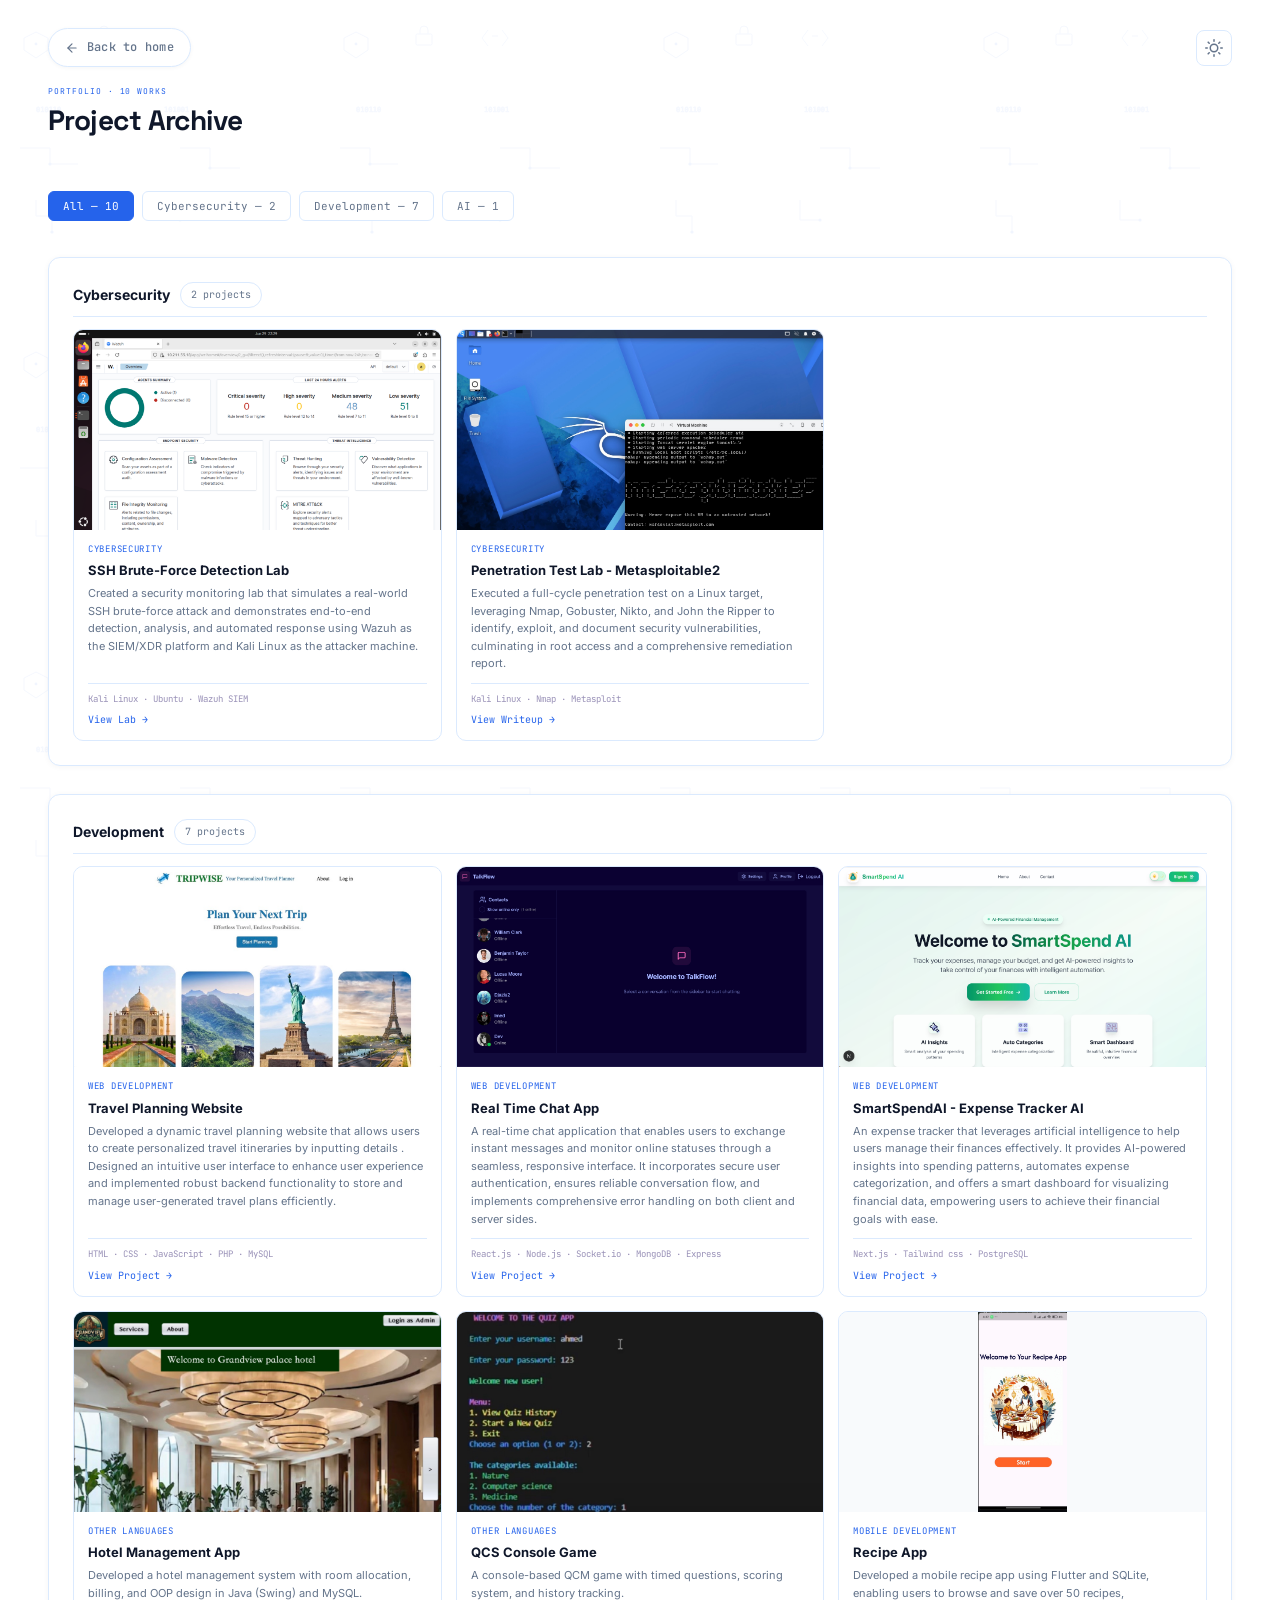
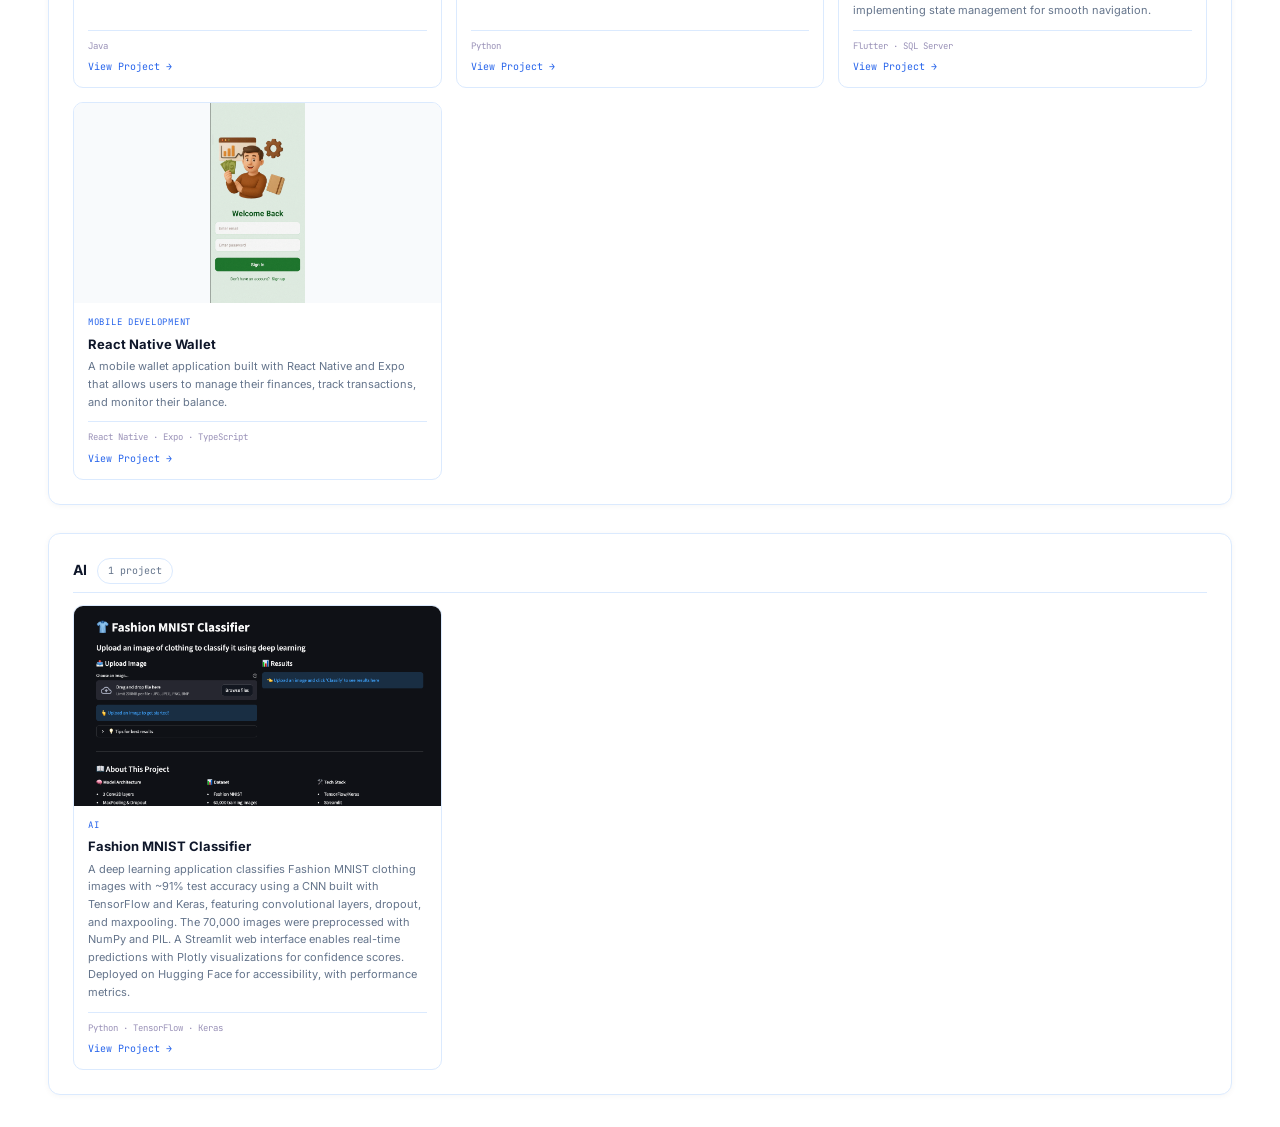
==== projects.html @ 9eb290c7 "first commit" ====
<!DOCTYPE html>
<html lang="en">
<head>
<meta charset="UTF-8">
<meta name="viewport" content="width=device-width, initial-scale=1.0">
<title>All Projects — Ghomari Djazia</title>
<link href="https://fonts.googleapis.com/css2?family=Inter:wght@400;500;600;700&family=JetBrains+Mono:wght@400;500&family=Space+Grotesk:wght@600;700&display=swap" rel="stylesheet">
<style>
*{margin:0;padding:0;box-sizing:border-box}
:root{
  --bg:#ffffff;
  --bg2:#eff6ff;
  --card:#ffffff;
  --border:#dbeafe;
  --border2:#bfdbfe;
  --text:#0f172a;
  --muted:#64748b;
  --muted2:#94a3b8;
  --accent:#2563eb;
  --accent2:#1d4ed8;
  --accent-light:#eff6ff;
  --nav-bg:rgba(255,255,255,0.82);}
[data-theme="dark"]{
  --bg:#0a0f1f;
  --bg2:#111b2f;
  --card:#12213a;
  --border:#1e3a5f;
  --border2:#244a78;
  --text:#dbeafe;
  --muted:#7ea0c8;
  --muted2:#a3c0e0;
  --accent:#3b82f6;
  --accent2:#1d4ed8;
  --accent-light:#132a4a;
  --nav-bg:rgba(10,15,31,0.95);}
[data-theme="dark"] .btn-ghost{background:var(--card);border-color:var(--border);color:var(--text)}
[data-theme="dark"] .btn-ghost:hover{background:rgba(37,99,235,0.10);border-color:var(--accent);color:var(--accent)}
[data-theme="dark"] .tag{background:#12213a;border-color:#1e3a5f;color:#a3c0e0}
[data-theme="dark"] .tag:hover{background:#132a4a;border-color:var(--accent);color:var(--accent)}
[data-theme="dark"] .btn-nav{background:var(--card);border-color:var(--border);color:var(--text)}
[data-theme="dark"] nav{background:#0a0f1f;border-color:#1e3a5f}
html{scroll-behavior:smooth;background:var(--bg);background-color:var(--bg);transition:background .3s;overscroll-behavior:none}
html[data-theme="dark"]{background:var(--bg);background-color:#0a0f1f}
body{font-family:'Inter',sans-serif;min-height:100vh;background:var(--bg);background-color:var(--bg);color:var(--text);line-height:1.6;transition:background .3s, color .3s;position:relative;isolation:isolate;overscroll-behavior:none}
body::before{
  content:"";position:fixed;inset:0;
  background-image:url("data:image/svg+xml,%3Csvg xmlns='http://www.w3.org/2000/svg' width='320' height='320' viewBox='0 0 320 320'%3E%3Cg fill='none' stroke='%232563eb' stroke-width='0.7' opacity='0.58'%3E%3Cpath d='M36 32 L48 38 L48 50 L36 58 L24 50 L24 38 Z'/%3E%3Ccircle cx='36' cy='44' r='1.4' fill='%232563eb' stroke='none'/%3E%3Crect x='96' y='34' width='16' height='11' rx='1.2'/%3E%3Cpath d='M100 34 V30 a4 4 0 0 1 8 0 v4'/%3E%3Cpath d='M168 30 L162 38 L168 46 M182 30 L188 38 L182 46 M172 36 H178'/%3E%3Ctext x='36' y='112' font-family='JetBrains Mono, monospace' font-size='7' fill='%232563eb' opacity='0.75'%3E010110%3C/text%3E%3Ctext x='164' y='112' font-family='JetBrains Mono, monospace' font-size='7' fill='%232563eb' opacity='0.75'%3E101001%3C/text%3E%3Cpath d='M20 148 H50 V164 H78'/%3E%3Ccircle cx='50' cy='164' r='1.6' fill='%232563eb' stroke='none'/%3E%3Cpath d='M180 148 H210 V168 H240'/%3E%3Ccircle cx='210' cy='168' r='1.6' fill='%232563eb' stroke='none'/%3E%3Cpath d='M36 200 L36 216 L52 216 L52 232'/%3E%3Ccircle cx='52' cy='232' r='1.6' fill='%232563eb' stroke='none'/%3E%3Cpath d='M160 200 L160 220 L180 220'/%3E%3Ccircle cx='180' cy='220' r='1.6' fill='%232563eb' stroke='none'/%3E%3C/g%3E%3C/svg%3E");
  background-repeat:repeat;background-size:320px 320px;opacity:0.11;pointer-events:none;z-index:-1;
}


[data-theme="dark"] body::before{opacity:0.18}
@media (prefers-color-scheme: dark){
  html:not([data-theme="light"]){background:#0a0f1f;background-color:#0a0f1f}
  html:not([data-theme="light"]) body{background:#0a0f1f;background-color:#0a0f1f}
}
a{color:inherit;text-decoration:none}
.mono{font-family:'JetBrains Mono',monospace}
/* NAV — glassy, centered, theme-aware */
nav{
  position:sticky;top:0;z-index:50;
  background:var(--nav-bg);
  backdrop-filter:blur(24px) saturate(1.6);
  -webkit-backdrop-filter:blur(24px) saturate(1.6);
  border-bottom:1px solid var(--border);
  display:flex;align-items:center;justify-content:space-between;
  padding:14px 48px;
  width:100%;
  transition:padding .3s, background .3s, box-shadow .3s, border-color .3s;
}
nav.scrolled{padding:10px 48px;box-shadow:0 8px 28px rgba(37,99,235,0.10);}
.theme-toggle{width:36px;height:36px;border-radius:8px;border:1px solid var(--border);background:var(--card);color:var(--muted);display:grid;place-items:center;cursor:pointer;transition:all .2s;position:relative;overflow:hidden;flex-shrink:0}
.theme-toggle:hover{border-color:var(--accent);color:var(--accent);transform:translateY(-1px)}
.theme-toggle .theme-icon{position:absolute;transition:opacity .3s, transform .3s}
.theme-toggle .sun-icon{opacity:1;transform:rotate(0deg) scale(1)}
.theme-toggle .moon-icon{opacity:0;transform:rotate(-90deg) scale(0.5)}
[data-theme="dark"] .theme-toggle .sun-icon{opacity:0;transform:rotate(90deg) scale(0.5)}
[data-theme="dark"] .theme-toggle .moon-icon{opacity:1;transform:rotate(0deg) scale(1)}
.nav-logo{font-family:'Inter',sans-serif;font-size:9px;font-weight:700;letter-spacing:0.14em;color:var(--text);display:flex;align-items:center;gap:7px;text-transform:uppercase}
.nav-logo i{width:7px;height:7px;background:var(--accent);border-radius:1px;display:block}
.nav-logo i{width:10px;height:10px;background:var(--accent);border-radius:2px;display:block;animation:logoPulse 2.2s ease-in-out infinite}
@keyframes logoPulse{0%,100%{box-shadow:0 0 0 0 rgba(37,99,235,0.25)}50%{box-shadow:0 0 0 6px rgba(37,99,235,0)}}
.nav-links{display:flex;gap:18px;list-style:none;font-size:10.5px;font-weight:500;color:var(--muted);align-items:center}
.nav-links li{animation:fadeUp .6s ease both}
.nav-links li:nth-child(1){animation-delay:.05s}.nav-links li:nth-child(2){animation-delay:.1s}.nav-links li:nth-child(3){animation-delay:.15s}.nav-links li:nth-child(4){animation-delay:.2s}.nav-links li:nth-child(5){animation-delay:.25s}.nav-links li:nth-child(6){animation-delay:.3s}
.nav-links a{position:relative;padding:2px 0;transition:color .2s}
.nav-links a::after{content:"";position:absolute;left:0;bottom:-2px;width:0;height:1px;background:var(--accent);transition:width .3s cubic-bezier(.16,1,.3,1)}
.nav-links a:hover{color:var(--accent)}
.nav-links a:hover::after,.nav-links a.active::after{width:100%}
.nav-links a.active{color:var(--accent)}
.btn-nav{font-family:'JetBrains Mono',monospace;font-size:9px;font-weight:500;letter-spacing:0.02em;padding:6px 10px;border:1px solid var(--border2);background:var(--card);color:var(--text);border-radius:6px;display:inline-flex;gap:5px}
.btn-nav:hover{background:#1d4ed8;border-color:#1d4ed8;transform:translateY(-1px);box-shadow:0 6px 18px rgba(37,99,235,0.3)}
.nav-logo{font-family:'Inter',sans-serif;font-size:9px;font-weight:700;letter-spacing:0.14em;color:var(--text);display:flex;align-items:center;gap:7px;text-transform:uppercase}
.nav-logo i{width:7px;height:7px;background:var(--accent);border-radius:1px;display:block}
.nav-logo span{width:8px;height:8px;background:var(--accent);border-radius:2px;display:inline-block}
.back-btn{display:inline-flex;align-items:center;gap:8px;font-family:'JetBrains Mono',monospace;font-size:12px;font-weight:500;letter-spacing:0.02em;padding:9px 16px;border:1px solid var(--border);background:var(--card);color:var(--muted);border-radius:999px;transition:all .2s;box-shadow:0 1px 4px rgba(0,0,0,0.04)}
.back-btn:hover{border-color:var(--accent);color:var(--accent);background:var(--accent-light);transform:translateY(-1px);box-shadow:0 6px 16px rgba(37,99,235,0.12)}
.back-btn svg{width:14px;height:14px;transition:transform .2s;flex-shrink:0}
.back-btn:hover svg{transform:translateX(-3px)}
[data-theme="dark"] .back-btn{border-color:var(--border);color:var(--muted)}
[data-theme="dark"] .back-btn:hover{border-color:var(--accent);color:var(--accent);background:rgba(37,99,235,0.14)}
.hero-top{display:flex;align-items:center;justify-content:space-between;gap:12px;margin-bottom:18px}

.hero{max-width:none;width:100%;padding:28px 48px 32px}
.hero h1{font-family:'Space Grotesk',sans-serif;font-size:28px;font-weight:700;letter-spacing:-0.02em}
.hero p{font-size:13px;color:var(--muted);max-width:640px;margin-top:8px;line-height:1.6}
.filter-bar{max-width:none;width:100%;padding:16px 48px;display:flex;gap:8px;flex-wrap:wrap;position:static;background:transparent;border:none}
.filter-btn{font-family:'JetBrains Mono',monospace;font-size:11px;padding:7px 14px;border:1px solid var(--border);background:var(--card);color:var(--muted);border-radius:6px;cursor:pointer;transition:all .2s}
.filter-btn.active,.filter-btn:hover{background:var(--accent);border-color:var(--accent);color:#fff}
.wrap{max-width:none;width:100%;padding:20px 48px 32px;display:flex;flex-direction:column;align-items:stretch}
.category{margin-top:28px;width:100%;box-sizing:border-box;background:var(--card);border:1px solid var(--border);border-radius:12px;padding:24px;box-shadow:0 1px 6px rgba(0,0,0,0.04);transition:background .3s, border-color .3s}
.category:first-child{margin-top:0}
.cat-head{display:flex;gap:10px;align-items:center;margin-bottom:12px;border-bottom:1px solid var(--border);padding-bottom:8px}
.cat-title{font-size:14px;font-weight:700}
.cat-count{font-family:'JetBrains Mono',monospace;font-size:10px;color:var(--muted);background:var(--card);border:1px solid var(--border);padding:4px 10px;border-radius:999px}
.projects-grid{display:grid;grid-template-columns:repeat(3,1fr);gap:14px}
.proj-card{background:var(--card);border:1px solid var(--border);border-radius:10px;overflow:hidden;display:flex;flex-direction:column;transition:all .2s}
.proj-card:hover{border-color:#e2dff5;transform:translateY(-2px);box-shadow:0 8px 24px rgba(37,99,235,0.08)}
.proj-head{height:200px;background:linear-gradient(135deg,#2563eb 0%,#60a5fa 100%);display:grid;place-items:center;position:relative;overflow:hidden;flex-shrink:0}
.proj-head img{width:100%;height:100%;object-fit:cover;display:block;transition:transform .4s}
.proj-card:hover .proj-head img{transform:scale(1.04)}
/* Mobile images — show full height inside same 200px container, no crop */
.proj-head.proj-head--contain{height:200px;max-height:200px;background:#f8fafc;padding:0;overflow:hidden;display:flex;align-items:center;justify-content:center}
.proj-head.proj-head--contain img{width:auto;height:100%;max-width:100%;max-height:100%;object-fit:contain;object-position:center;display:block}
[data-theme="dark"] .proj-head.proj-head--contain{background:var(--card);border-bottom:1px solid var(--border)}
.proj-icon{width:28px;height:28px;background:rgba(255,255,255,0.2);border:1px solid rgba(255,255,255,0.3);color:#fff;border-radius:7px;display:grid;place-items:center;font-size:13px}
.proj-body{padding:12px 14px;display:flex;flex-direction:column;gap:6px;flex:1}
.proj-cat{font-family:'JetBrains Mono',monospace;font-size:9px;letter-spacing:0.08em;color:var(--accent);text-transform:uppercase}
.proj-title{font-size:13px;font-weight:700;line-height:1.3}
.proj-desc{font-size:11px;color:var(--muted);line-height:1.6;flex:1}
.proj-stack{font-family:'JetBrains Mono',monospace;font-size:9px;color:#9a92b8;border-top:1px solid var(--border);padding-top:8px;margin-top:4px}
.proj-link{font-family:'JetBrains Mono',monospace;font-size:10px;color:var(--accent)}
.hidden{display:none !important}

/* footer social — blue in light mode */
.footer-social{display:flex;gap:8px;align-items:center}
.footer-social a{
  width:28px;height:28px;border-radius:6px;
  background:var(--accent);color:#fff;
  display:grid;place-items:center;font-size:11px;
  border:1px solid var(--accent);transition:all .2s;
}
.footer-social a:hover{background:var(--accent2);border-color:var(--accent2);transform:translateY(-1px);box-shadow:0 4px 12px rgba(37,99,235,0.22)}
[data-theme="dark"] .footer-social a{background:#1e3a5f;border-color:#244a78;color:#dbeafe}
[data-theme="dark"] .footer-social a:hover{background:var(--accent);border-color:var(--accent);color:#fff}

footer{max-width:none;width:100%;padding:16px 48px;background:#050510;color:#6a658a;font-family:'JetBrains Mono',monospace;font-size:9px;display:flex;justify-content:space-between;border:none}
@media(max-width:900px){
  .hero{padding:32px 20px 20px}
  .filter-bar{padding:12px 20px;gap:6px}
  .wrap{padding:16px 20px 24px}
  .category{padding:16px}
  .projects-grid{grid-template-columns:1fr 1fr}
  footer{padding:14px 20px}
}
@media(max-width:600px){
  .hero{padding:24px 16px 16px}
  .hero h1{font-size:24px}
  .hero p{font-size:12px}
  .filter-bar{padding:10px 16px;gap:6px}
  .filter-btn{font-size:10px;padding:6px 10px}
  .wrap{padding:12px 16px 20px}
  .category{padding:14px;margin-top:16px}
  .cat-head{flex-wrap:wrap;gap:8px}
  .projects-grid{grid-template-columns:1fr}
  .proj-head{height:180px}
  .proj-head.proj-head--contain{height:180px;max-height:180px}
  .proj-desc{font-size:11px}
  footer{flex-direction:column;gap:8px;text-align:center;padding:12px 16px}
}
@media(max-width:380px){
  .hero h1{font-size:20px}
  .filter-bar{gap:4px}
}
</style>
</head>
<body>
<div class="hero">
  <div class="hero-top">
    <a href="index.html" class="back-btn" aria-label="Back to home"><svg viewBox="0 0 24 24" fill="none" stroke="currentColor" stroke-width="2" stroke-linecap="round" stroke-linejoin="round"><path d="M19 12H5"/><path d="M12 19l-7-7 7-7"/></svg> Back to home</a>
    <button class="theme-toggle" id="themeToggle" aria-label="Toggle theme">
      <svg class="theme-icon sun-icon" width="18" height="18" viewBox="0 0 24 24" fill="none" stroke="currentColor" stroke-width="2" stroke-linecap="round" stroke-linejoin="round"><circle cx="12" cy="12" r="5"></circle><line x1="12" y1="1" x2="12" y2="3"></line><line x1="12" y1="21" x2="12" y2="23"></line><line x1="4.22" y1="4.22" x2="5.64" y2="5.64"></line><line x1="18.36" y1="18.36" x2="19.78" y2="19.78"></line><line x1="1" y1="12" x2="3" y2="12"></line><line x1="21" y1="12" x2="23" y2="12"></line><line x1="4.22" y1="19.78" x2="5.64" y2="18.36"></line><line x1="18.36" y1="5.64" x2="19.78" y2="4.22"></line></svg>
      <svg class="theme-icon moon-icon" width="18" height="18" viewBox="0 0 24 24" fill="none" stroke="currentColor" stroke-width="2" stroke-linecap="round" stroke-linejoin="round"><path d="M21 12.79A9 9 0 1 1 11.21 3 7 7 0 0 0 21 12.79z"></path></svg>
    </button>
  </div>
  <div class="mono" style="font-size:8px;letter-spacing:0.12em;color:var(--accent);text-transform:uppercase">PORTFOLIO · 10 WORKS</div>
  <h1>Project Archive</h1>
  
</div>
<div class="filter-bar" id="filterBar">
  <button class="filter-btn active" data-filter="all">All — 10</button>
  <button class="filter-btn" data-filter="cybersecurity">Cybersecurity — 2</button>
  <button class="filter-btn" data-filter="development">Development — 7</button>
  
  <button class="filter-btn" data-filter="ai">AI — 1</button>
</div>
<div class="wrap">
  <div class="category" data-cat="cybersecurity"><div class="cat-head"><div class="cat-title">Cybersecurity</div><span class="cat-count">2 projects</span></div><div class="projects-grid">
    <div class="proj-card" data-cat="cybersecurity"><div class="proj-head"><img src="ssh.png" alt="SSH Brute-Force Detection Lab" loading="lazy"></div><div class="proj-body"><div class="proj-cat">Cybersecurity</div><div class="proj-title">SSH Brute-Force Detection Lab</div><div class="proj-desc">Created a security monitoring lab that simulates a real-world SSH brute-force attack and demonstrates end-to-end detection, analysis, and automated response using Wazuh as the SIEM/XDR platform and Kali Linux as the attacker machine.</div><div class="proj-stack">Kali Linux · Ubuntu · Wazuh SIEM</div><a class="proj-link" href="https://github.com/DjazzGh/ssh-brute-force-detection-lab-wazuh">View Lab →</a></div></div>
    <div class="proj-card" data-cat="cybersecurity"><div class="proj-head"><img src="Pentest.jpeg" alt="Penetration Test Lab - Metasploitable2" loading="lazy"></div><div class="proj-body"><div class="proj-cat">Cybersecurity</div><div class="proj-title">Penetration Test Lab - Metasploitable2</div><div class="proj-desc">Executed a full-cycle penetration test on a Linux target, leveraging Nmap, Gobuster, Nikto, and John the Ripper to identify, exploit, and document security vulnerabilities, culminating in root access and a comprehensive remediation report.</div><div class="proj-stack">Kali Linux · Nmap · Metasploit</div><a class="proj-link" href="https://github.com/DjazzGh/Pentesting">View Writeup →</a></div></div>
  </div></div>
  
  <div class="category" data-cat="development">
    <div class="cat-head"><div class="cat-title">Development</div><span class="cat-count">7 projects</span></div>
    <div class="projects-grid">

    <div class="proj-card" data-cat="development"><div class="proj-head"><img src="Travel_website.jpeg" alt="Travel planning website" loading="lazy"></div><div class="proj-body"><div class="proj-cat">Web Development</div><div class="proj-title">Travel Planning Website</div><div class="proj-desc">Developed a dynamic travel planning website that allows users to create personalized travel itineraries by inputting details . Designed an intuitive user interface to enhance user experience and implemented robust backend functionality to store and manage user-generated travel plans efficiently.</div><div class="proj-stack">HTML · CSS · JavaScript · PHP · MySQL</div><a class="proj-link" href="https://github.com/DjazzGh/Travel-planning-website">View Project →</a></div></div>
    <div class="proj-card" data-cat="development"><div class="proj-head"><img src="TalkFlow.jpeg" alt="Real Time Chat App" loading="lazy"></div><div class="proj-body"><div class="proj-cat">Web Development</div><div class="proj-title">Real Time Chat App</div><div class="proj-desc">A real-time chat application that enables users to exchange instant messages and monitor online statuses through a seamless, responsive interface. It incorporates secure user authentication, ensures reliable conversation flow, and implements comprehensive error handling on both client and server sides.</div><div class="proj-stack">React.js · Node.js · Socket.io · MongoDB · Express</div><a class="proj-link" href="https://github.com/DjazzGh/Real-time-chat-app">View Project →</a></div></div>
    <div class="proj-card" data-cat="development"><div class="proj-head"><img src="SmartSpendAI.png" alt="SmartSpendAI - Expense Tracker AI" loading="lazy"></div><div class="proj-body"><div class="proj-cat">Web Development</div><div class="proj-title">SmartSpendAI - Expense Tracker AI</div><div class="proj-desc">An expense tracker that leverages artificial intelligence to help users manage their finances effectively. It provides AI-powered insights into spending patterns, automates expense categorization, and offers a smart dashboard for visualizing financial data, empowering users to achieve their financial goals with ease.</div><div class="proj-stack">Next.js · Tailwind css · PostgreSQL</div><a class="proj-link" href="https://github.com/DjazzGh/AI_Expense_Tracker_Website">View Project →</a></div></div>
    <div class="proj-card" data-cat="development"><div class="proj-head"><img src="hotel.jpeg" alt="SmartSpendAI - Expense Tracker AI" loading="lazy"></div><div class="proj-body"><div class="proj-cat">Other Languages</div><div class="proj-title">Hotel Management App</div><div class="proj-desc">Developed a hotel management system with room allocation, billing, and OOP design in Java (Swing) and MySQL.</div><div class="proj-stack">Java</div><a class="proj-link" href="https://github.com/DjazzGh/Hotel_Management_App">View Project →</a></div></div>
    <div class="proj-card" data-cat="development"><div class="proj-head"><img src="QCS_Python.jpeg" alt="QCS Console Game" loading="lazy"></div><div class="proj-body"><div class="proj-cat">Other Languages</div><div class="proj-title">QCS Console Game</div><div class="proj-desc">A console-based QCM game with timed questions, scoring system, and history tracking.</div><div class="proj-stack">Python</div><a class="proj-link" href="https://github.com/DjazzGh/Python-QCM-Game">View Project →</a></div></div>
    <div class="proj-card" data-cat="development"><div class="proj-head proj-head--contain"><img src="recipe.jpeg" alt="Recipe App" loading="lazy"></div><div class="proj-body"><div class="proj-cat">Mobile Development</div><div class="proj-title">Recipe App</div><div class="proj-desc">Developed a mobile recipe app using Flutter and SQLite, enabling users to browse and save over 50 recipes, implementing state management for smooth navigation.</div><div class="proj-stack">Flutter · SQL Server</div><a class="proj-link" href="https://github.com/DjazzGh/RecipeApp_Flutter">View Project →</a></div></div>
    <div class="proj-card" data-cat="development"><div class="proj-head proj-head--contain"><img src="Wallet.png" alt="React Native Wallet" loading="lazy"></div><div class="proj-body"><div class="proj-cat">Mobile Development</div><div class="proj-title">React Native Wallet</div><div class="proj-desc">A mobile wallet application built with React Native and Expo that allows users to manage their finances, track transactions, and monitor their balance.</div><div class="proj-stack">React Native · Expo · TypeScript</div><a class="proj-link" href="https://github.com/DjazzGh/React-Native-Wallet-mobile-frontend?tab=readme-ov-file">View Project →</a></div></div>

    </div>
  </div>
<div class="category" data-cat="ai"><div class="cat-head"><div class="cat-title">AI</div><span class="cat-count">1 project</span></div><div class="projects-grid">
    <div class="proj-card" data-cat="ai"><div class="proj-head"><img src="Fashion_MNIST.png" alt="Fashion MNIST Classifier" loading="lazy"></div><div class="proj-body"><div class="proj-cat">AI</div><div class="proj-title">Fashion MNIST Classifier</div><div class="proj-desc">A deep learning application classifies Fashion MNIST clothing images with ~91% test accuracy using a CNN built with TensorFlow and Keras, featuring convolutional layers, dropout, and maxpooling. The 70,000 images were preprocessed with NumPy and PIL. A Streamlit web interface enables real-time predictions with Plotly visualizations for confidence scores. Deployed on Hugging Face for accessibility, with performance metrics.</div><div class="proj-stack">Python · TensorFlow · Keras</div><a class="proj-link" href="https://github.com/DjazzGh/Fashion-MNIST-Classifier">View Project →</a></div></div>
  </div></div>
</div>

<script>
const themeToggle = document.getElementById('themeToggle');
function applyTheme(t){document.documentElement.setAttribute('data-theme',t);try{localStorage.setItem('theme',t);}catch(e){}}
const savedTheme = (function(){try{return localStorage.getItem('theme');}catch(e){return null;}})() || (window.matchMedia('(prefers-color-scheme: dark)').matches ? 'dark' : 'light');
applyTheme(savedTheme);
if(themeToggle){themeToggle.addEventListener('click',()=>{const cur=document.documentElement.getAttribute('data-theme');applyTheme(cur==='dark'?'light':'dark');});}

const nav=document.querySelector('nav');if(nav){window.addEventListener('scroll',()=>{nav.classList.toggle('scrolled', window.scrollY>16)},{passive:true});}
const btns=[...document.querySelectorAll('.filter-btn')];
const cats=[...document.querySelectorAll('.category')];
btns.forEach(b=>b.addEventListener('click',()=>{
  btns.forEach(x=>x.classList.remove('active'));
  b.classList.add('active');
  const f=b.dataset.filter;
  cats.forEach(c=>{c.classList.toggle('hidden', f!=='all' && c.dataset.cat!==f)});
}));

</script>

</body>
</html>
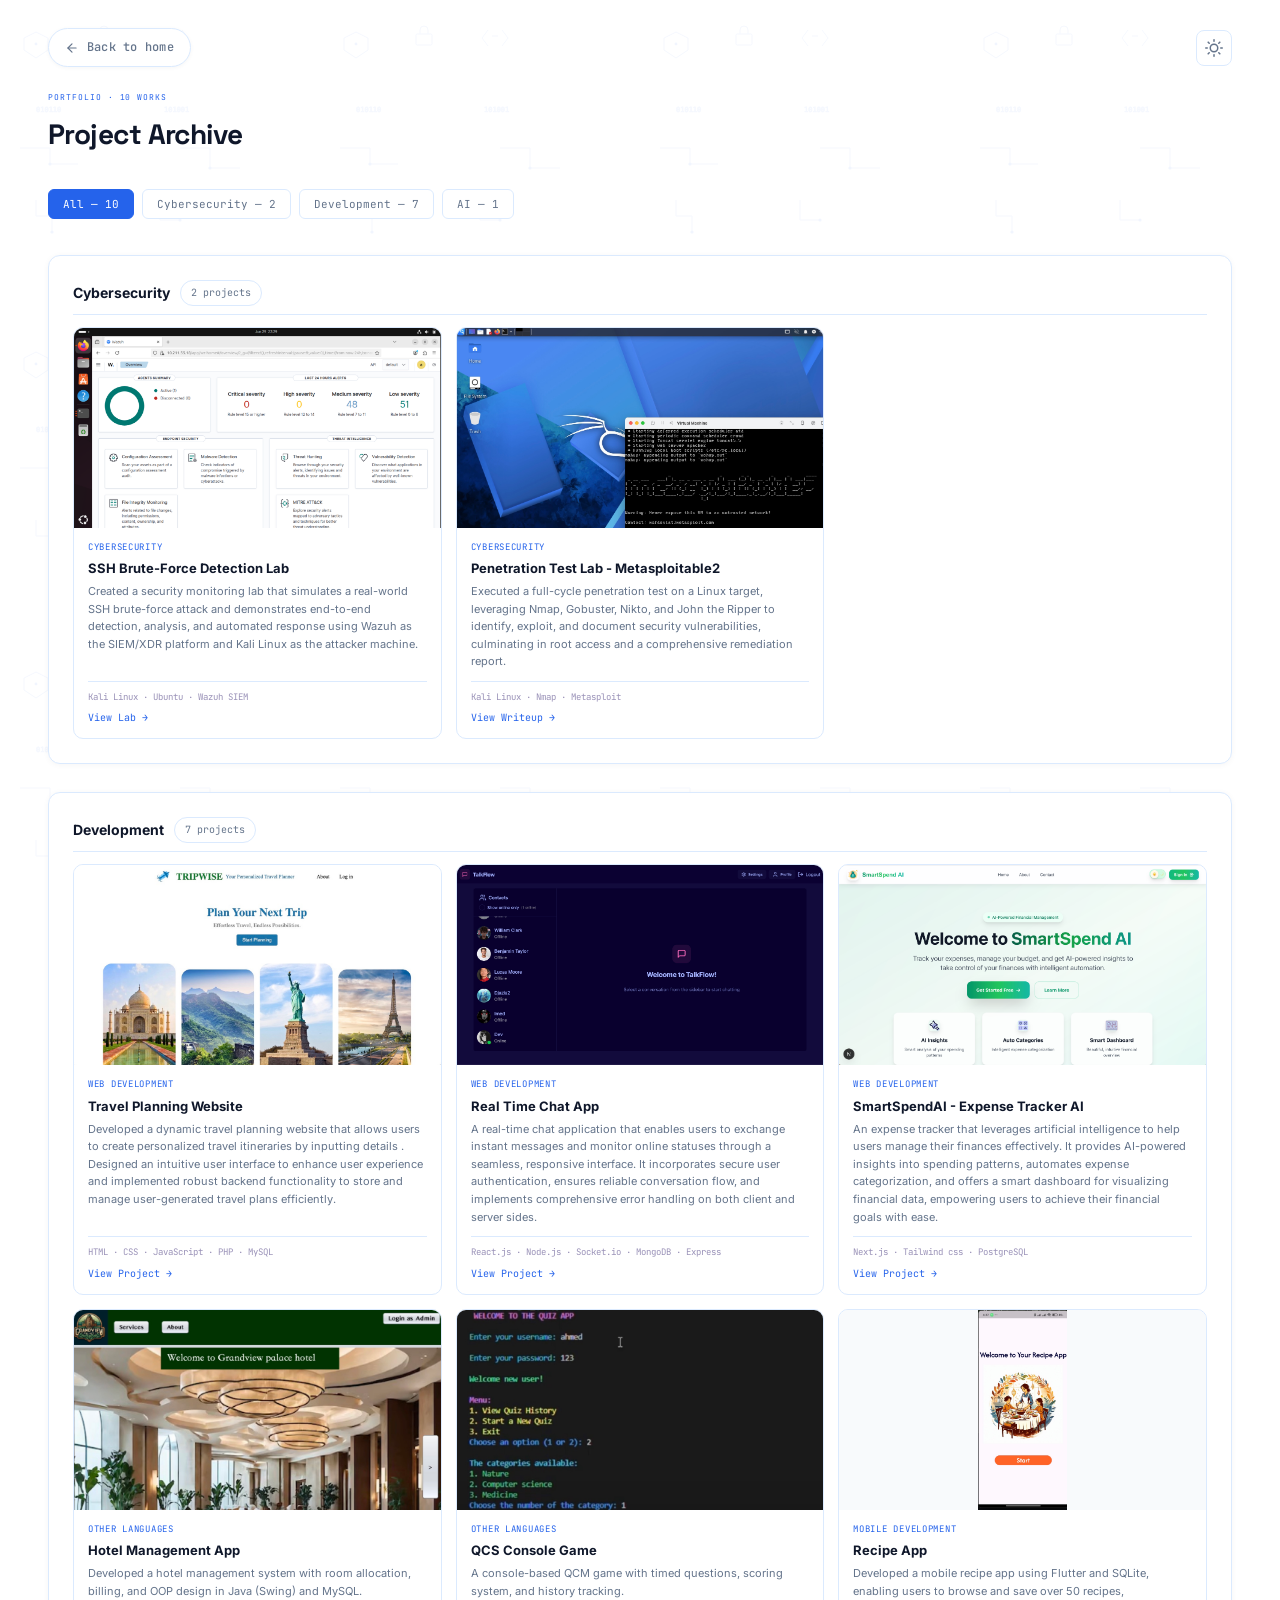
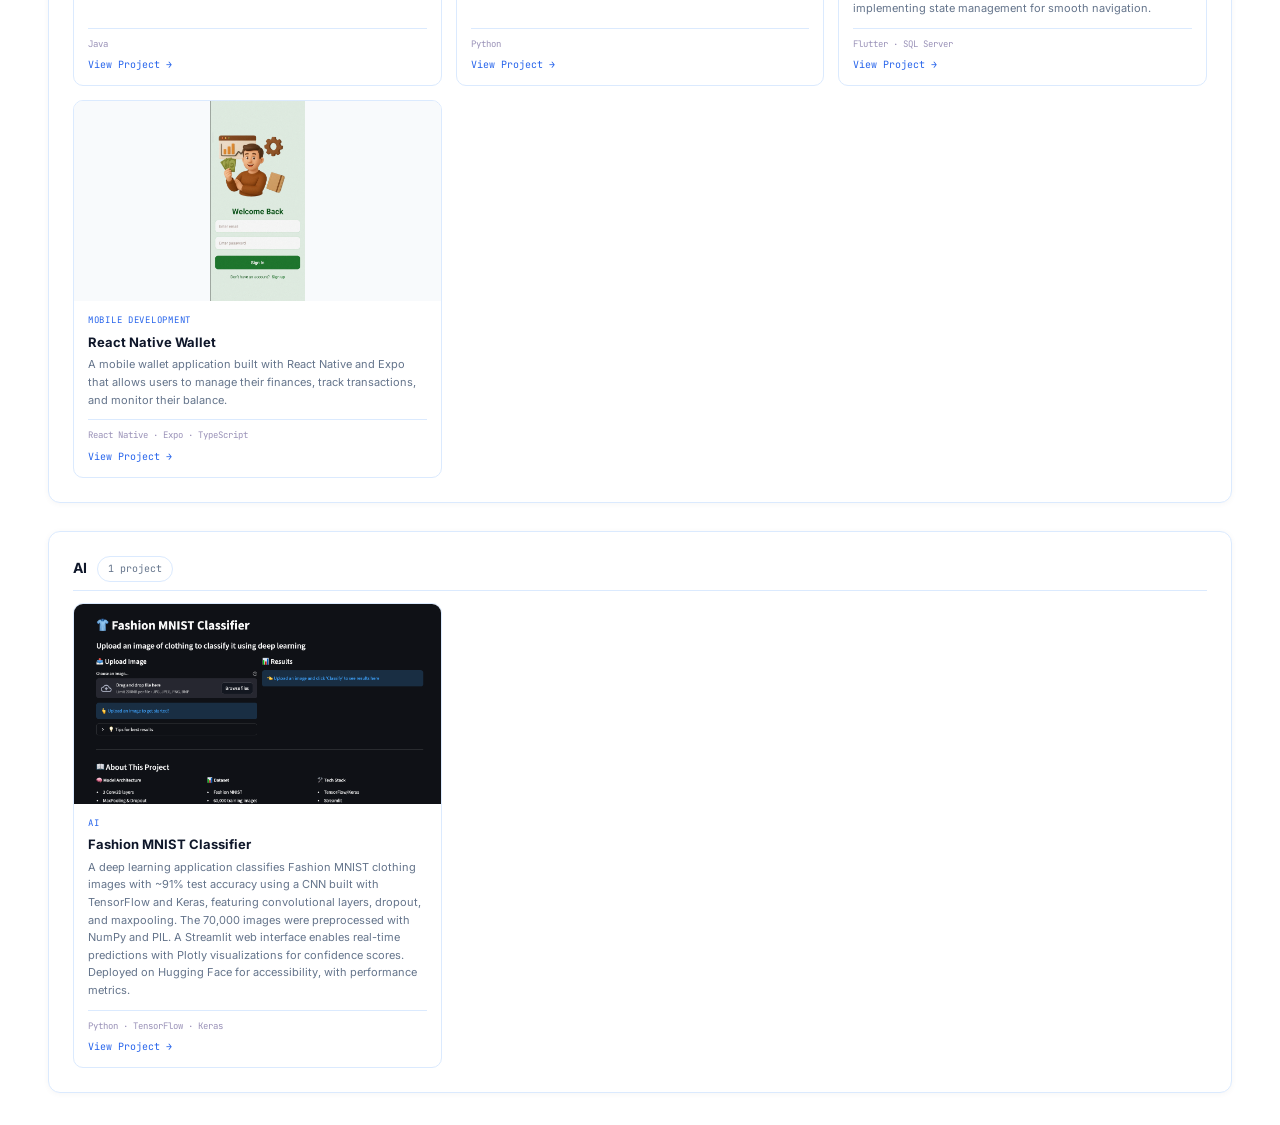
==== commit f9a1a65b: "some fixes" ====
--- a/projects.html
+++ b/projects.html
@@ -3,7 +3,8 @@
 <head>
 <meta charset="UTF-8">
 <meta name="viewport" content="width=device-width, initial-scale=1.0">
-<title>All Projects — Ghomari Djazia</title>
+<title>Projects — Djazia Ghomari </title>
+<link rel="icon" type="image/svg+xml" href="data:image/svg+xml,%3Csvg xmlns='http://www.w3.org/2000/svg' viewBox='0 0 32 32'%3E%3Crect width='32' height='32' rx='7' fill='%232563eb'/%3E%3Cpath d='M16 6 L25 10 V16 C25 21 16 26 16 26 S7 21 7 16 V10 Z' fill='white'/%3E%3Cpath d='M11 16 L14 19 L21 12' stroke='%232563eb' stroke-width='2.2' stroke-linecap='round' stroke-linejoin='round' fill='none'/%3E%3C/svg%3E">
 <link href="https://fonts.googleapis.com/css2?family=Inter:wght@400;500;600;700&family=JetBrains+Mono:wght@400;500&family=Space+Grotesk:wght@600;700&display=swap" rel="stylesheet">
 <style>
 *{margin:0;padding:0;box-sizing:border-box}
@@ -99,9 +100,9 @@
 .back-btn:hover svg{transform:translateX(-3px)}
 [data-theme="dark"] .back-btn{border-color:var(--border);color:var(--muted)}
 [data-theme="dark"] .back-btn:hover{border-color:var(--accent);color:var(--accent);background:rgba(37,99,235,0.14)}
-.hero-top{display:flex;align-items:center;justify-content:space-between;gap:12px;margin-bottom:18px}
-
-.hero{max-width:none;width:100%;padding:28px 48px 32px}
+.hero-top{display:flex;align-items:center;justify-content:space-between;gap:12px;margin-bottom:24px}
+.hero .mono{margin-bottom:8px}
+.hero{max-width:none;width:100%;padding:28px 48px 16px}
 .hero h1{font-family:'Space Grotesk',sans-serif;font-size:28px;font-weight:700;letter-spacing:-0.02em}
 .hero p{font-size:13px;color:var(--muted);max-width:640px;margin-top:8px;line-height:1.6}
 .filter-bar{max-width:none;width:100%;padding:16px 48px;display:flex;gap:8px;flex-wrap:wrap;position:static;background:transparent;border:none}
@@ -146,21 +147,21 @@
 
 footer{max-width:none;width:100%;padding:16px 48px;background:#050510;color:#6a658a;font-family:'JetBrains Mono',monospace;font-size:9px;display:flex;justify-content:space-between;border:none}
 @media(max-width:900px){
-  .hero{padding:32px 20px 20px}
-  .filter-bar{padding:12px 20px;gap:6px}
-  .wrap{padding:16px 20px 24px}
-  .category{padding:16px}
+  .hero{padding:48px 20px 16px}
+  .filter-bar{padding:16px 20px;gap:10px}
+  .wrap{padding:32px 20px 40px}
+  .category{padding:20px}
+  .category + .category{margin-top:40px}
   .projects-grid{grid-template-columns:1fr 1fr}
   footer{padding:14px 20px}
 }
 @media(max-width:600px){
-  .hero{padding:24px 16px 16px}
+  .hero{padding:40px 16px 16px}
   .hero h1{font-size:24px}
   .hero p{font-size:12px}
-  .filter-bar{padding:10px 16px;gap:6px}
-  .filter-btn{font-size:10px;padding:6px 10px}
-  .wrap{padding:12px 16px 20px}
-  .category{padding:14px;margin-top:16px}
+  .filter-bar{padding:16px 16px;gap:10px}
+  .wrap{padding:28px 16px 36px}
+  .category{padding:18px;margin-top:32px}
   .cat-head{flex-wrap:wrap;gap:8px}
   .projects-grid{grid-template-columns:1fr}
   .proj-head{height:180px}
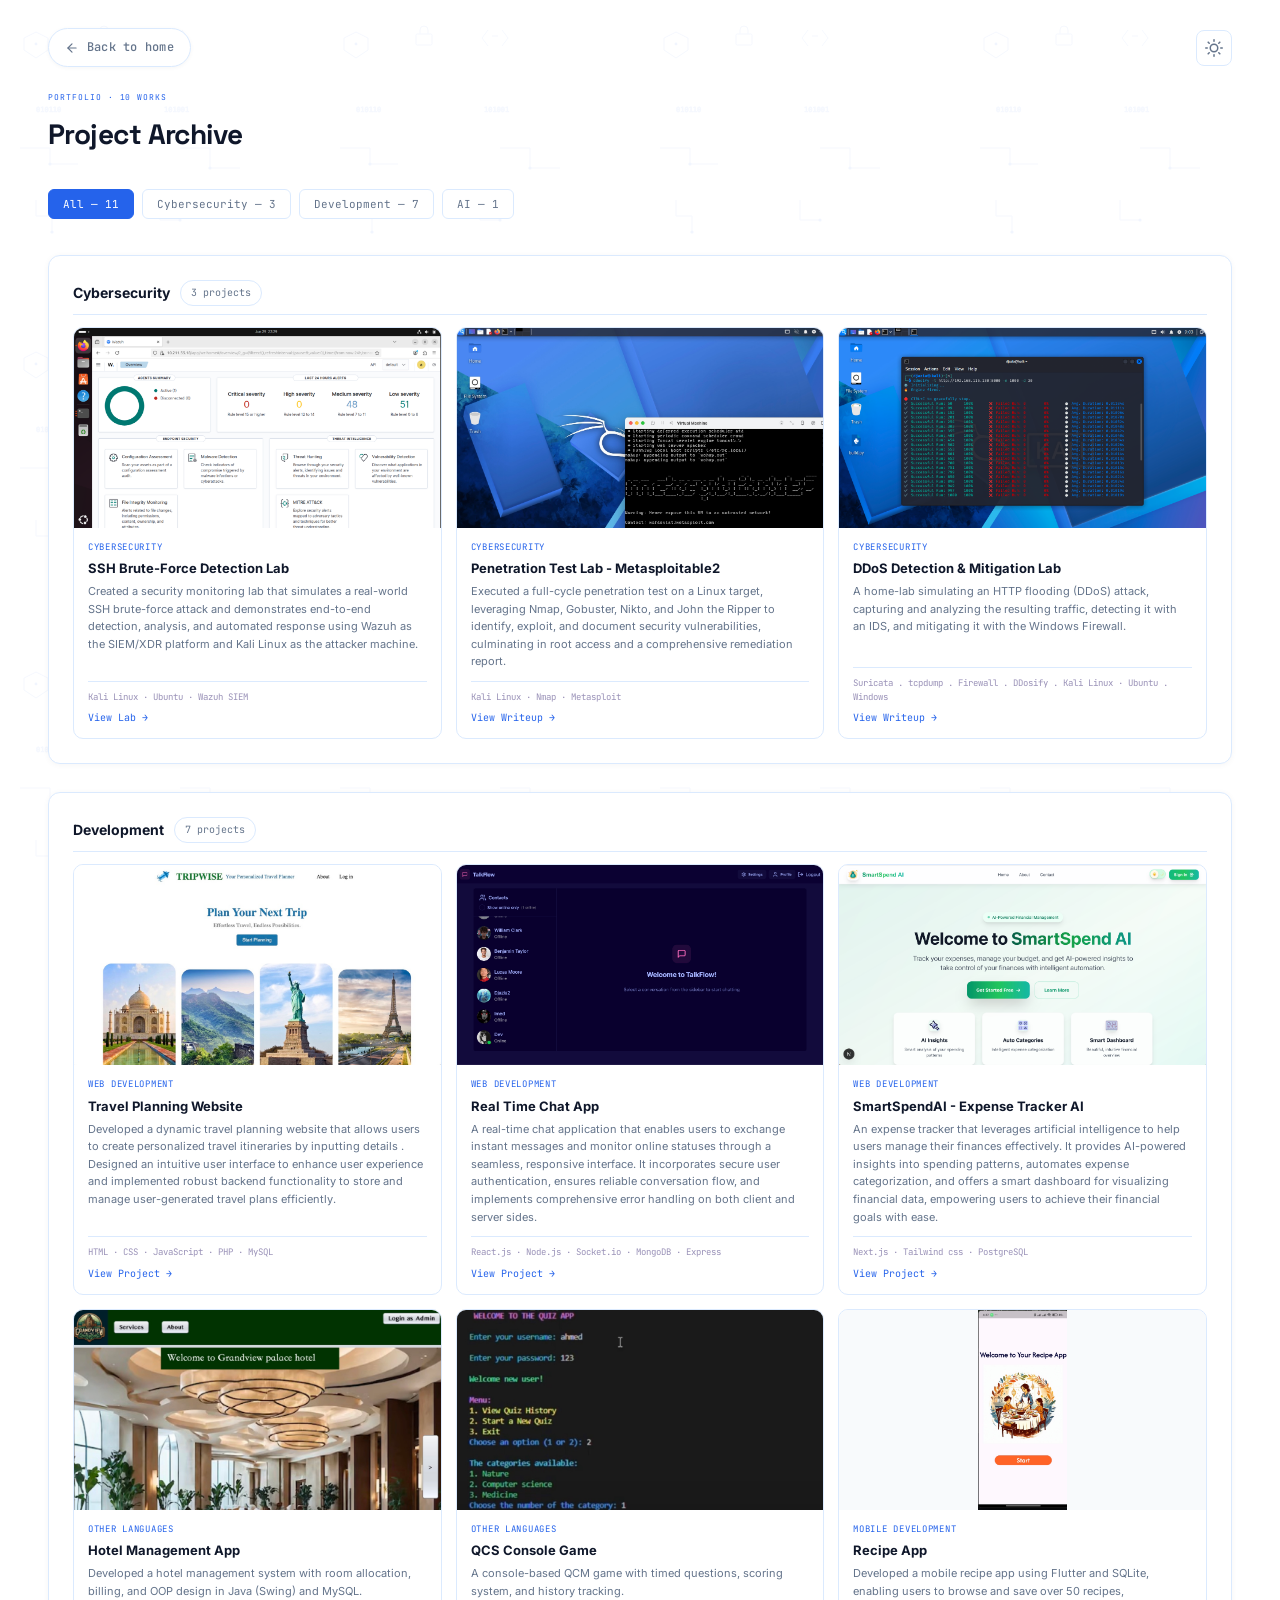
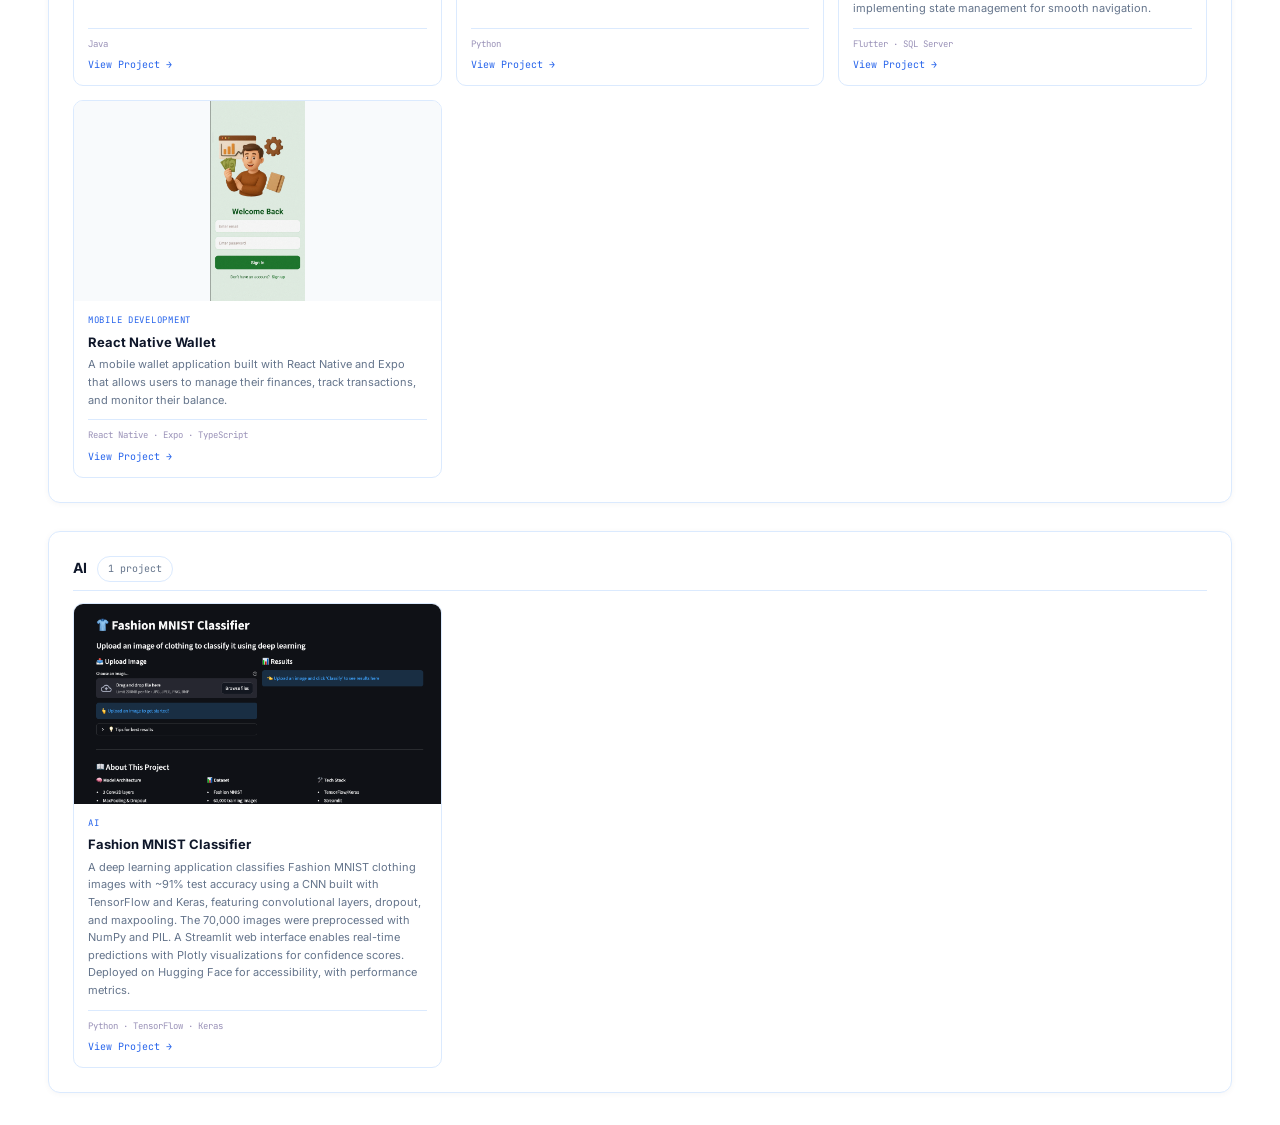
==== commit 05242cc2: "Update project counts in projects.html" ====
--- a/projects.html
+++ b/projects.html
@@ -189,16 +189,18 @@
   
 </div>
 <div class="filter-bar" id="filterBar">
-  <button class="filter-btn active" data-filter="all">All — 10</button>
-  <button class="filter-btn" data-filter="cybersecurity">Cybersecurity — 2</button>
+  <button class="filter-btn active" data-filter="all">All — 11</button>
+  <button class="filter-btn" data-filter="cybersecurity">Cybersecurity — 3</button>
   <button class="filter-btn" data-filter="development">Development — 7</button>
   
   <button class="filter-btn" data-filter="ai">AI — 1</button>
 </div>
 <div class="wrap">
-  <div class="category" data-cat="cybersecurity"><div class="cat-head"><div class="cat-title">Cybersecurity</div><span class="cat-count">2 projects</span></div><div class="projects-grid">
+  <div class="category" data-cat="cybersecurity"><div class="cat-head"><div class="cat-title">Cybersecurity</div><span class="cat-count">3 projects</span></div><div class="projects-grid">
     <div class="proj-card" data-cat="cybersecurity"><div class="proj-head"><img src="ssh.png" alt="SSH Brute-Force Detection Lab" loading="lazy"></div><div class="proj-body"><div class="proj-cat">Cybersecurity</div><div class="proj-title">SSH Brute-Force Detection Lab</div><div class="proj-desc">Created a security monitoring lab that simulates a real-world SSH brute-force attack and demonstrates end-to-end detection, analysis, and automated response using Wazuh as the SIEM/XDR platform and Kali Linux as the attacker machine.</div><div class="proj-stack">Kali Linux · Ubuntu · Wazuh SIEM</div><a class="proj-link" href="https://github.com/DjazzGh/ssh-brute-force-detection-lab-wazuh">View Lab →</a></div></div>
     <div class="proj-card" data-cat="cybersecurity"><div class="proj-head"><img src="Pentest.jpeg" alt="Penetration Test Lab - Metasploitable2" loading="lazy"></div><div class="proj-body"><div class="proj-cat">Cybersecurity</div><div class="proj-title">Penetration Test Lab - Metasploitable2</div><div class="proj-desc">Executed a full-cycle penetration test on a Linux target, leveraging Nmap, Gobuster, Nikto, and John the Ripper to identify, exploit, and document security vulnerabilities, culminating in root access and a comprehensive remediation report.</div><div class="proj-stack">Kali Linux · Nmap · Metasploit</div><a class="proj-link" href="https://github.com/DjazzGh/Pentesting">View Writeup →</a></div></div>
+    <div class="proj-card" data-cat="cybersecurity"><div class="proj-head"><img src="ddos.png" alt="Penetration Test Lab - Metasploitable2" loading="lazy"></div><div class="proj-body"><div class="proj-cat">Cybersecurity</div><div class="proj-title">DDoS Detection & Mitigation Lab
+</div><div class="proj-desc">A home-lab simulating an HTTP flooding (DDoS) attack, capturing and analyzing the resulting traffic, detecting it with an IDS, and mitigating it with the Windows Firewall.</div><div class="proj-stack">Suricata . tcpdump . Firewall . DDosify . Kali Linux · Ubuntu . Windows</div><a class="proj-link" href="https://github.com/DjazzGh/DDoS-Attack-Detection-and-Response-Lab">View Writeup →</a></div></div>
   </div></div>
   
   <div class="category" data-cat="development">
